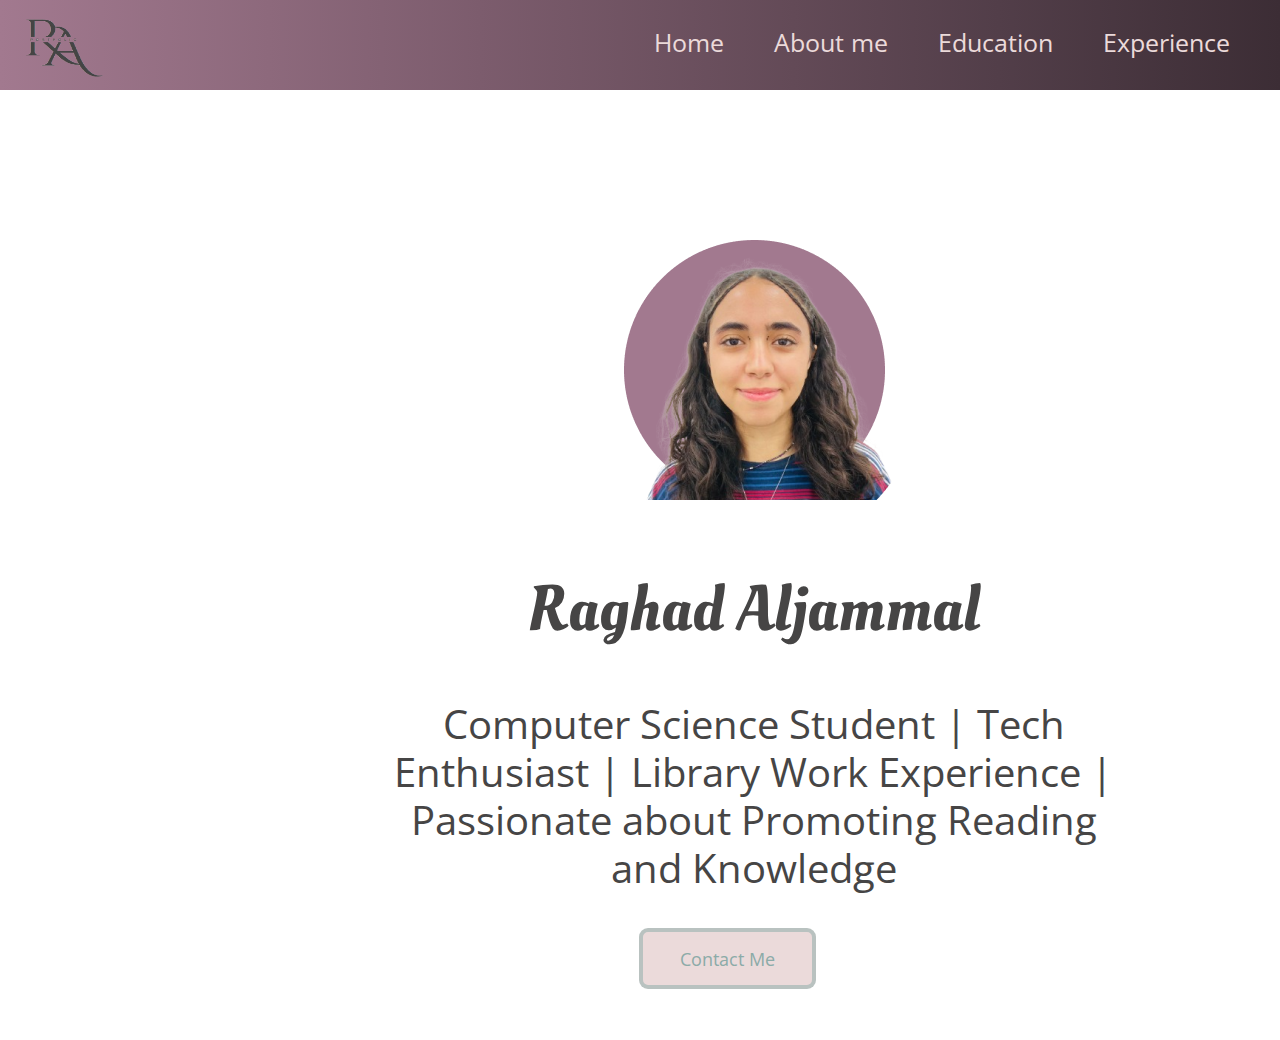
==== index.html @ ea78f917 "updated" ====
<!DOCTYPE html>
<html lang="en">

<head>
    <meta charset="UTF-8">
    <meta name="viewport" content="width=device-width, initial-scale=1.0">
    <title> raghad's portfolio </title>
    <link rel="stylesheet" href="stylesheets/home.css">

    <link rel="preconnect" href="https://fonts.googleapis.com">
    <link rel="preconnect" href="https://fonts.gstatic.com" crossorigin>
    <link href="https://fonts.googleapis.com/css2?family=Open+Sans:ital,wght@0,300..800;1,300..800&display=swap"
        rel="stylesheet">

    <link rel="preconnect" href="https://fonts.googleapis.com">
    <link rel="preconnect" href="https://fonts.gstatic.com" crossorigin>
    <link
        href="https://fonts.googleapis.com/css2?family=Oleo+Script:wght@400;700&family=Open+Sans:ital,wght@0,300..800;1,300..800&display=swap"
        rel="stylesheet">


</head>

<body>
    <nav class="navbar">
        <img src="assets/r.png" alt="signture">
        <ul>
            <li class="button">
                <a href="index.html">
                    Home
                </a>
            </li>
            <li class="button">
                <a href="AboutMe.html">
                    About me
                </a>
            </li>
            <li class="button">
                <a href="Education.html">
                    Education
                </a>

            </li>
            <li class="button">
                <a href="Experience.html">
                    Experience
                </a>
            </li>
        </ul>

    </nav>
    <section>
        <img src="assets/profile.png" alt="profile photo">
    </section>

    <h1>Raghad Aljammal</h1>

    <article>
        Computer Science Student | Tech Enthusiast | Library Work Experience | Passionate about Promoting Reading and
        Knowledge
    </article>

    <footer>
        <button>
            Contact Me
        </button>
    </footer>



</body>

</html>
---- stylesheets/home.css ----
html {
    scroll-behavior: smooth;
  }

body {
    height: 1024px;
    background-image: url(assets/bg.png);
    background-size: 100%;
    background-repeat: no-repeat;
    animation: move 200s infinite , trans 0.80s ease;
 

}
@keyframes trans{
    from {
opacity: 0;
transform: rotate(-10);
    }

    to{
        opacity: 1;
       transform:rotate(0);

    }
}

@keyframes move {
    50% {
        background-position: center;
    }
}

.navbar {
    z-index: 1;
    position: fixed;
    width: 100%;
    height: 90px;
    left: 0px;
    top: 0px;
    ;
    background: linear-gradient(90deg, #A2798F 0%, #8D697C 21%, #7C5C6D 37.5%, #634A57 62%, #523E49 78%, #3C2D35 100%);
}

.navbar>img {
    position: absolute;
    width: 100px;
    height: 80px;
    left: 10px;
    top: 10px;

}

ul {
    display: flex;
    list-style-type: none;
    column-gap: 50px;
    margin-right: 50px;
    justify-content: end;
    font-size: 25px;
}

.button {
    color: #EBDADA;
    font-family: 'Open sans';
}

.button>a:hover {
    box-sizing: border-box;
    background: #EBDADA;
    border: 4px solid rgba(140, 171, 168, 0.53);
    border-radius: 9px;
    color: rgba(140, 171, 168);
}

a {
    text-decoration: none;
    color: #EBDADA;
}

section>img {
    position: absolute;
    width: 291px;
    height: 260px;
    left: 608px;
    top: 240px;
}

h1 {
    position: absolute;
    width: 561px;
    height: 89px;
    left: 473px;
    top: 523px;
    font-family: 'Oleo Script';
    font-style: normal;
    font-weight: 400;
    font-size: 64px;
    line-height: 89px;
    text-align: center;
    color: #464545;
}

article {
    position: absolute;
    width: 765px;
    height: 144px;
    left: 371px;
    top: 700px;
    font-family: 'Open sans';
    font-weight: 400;
    font-size: 40px;
    line-height: 48px;
    text-align: center;
    color: #464545;

}

footer>button {
    box-sizing: border-box;
    display: flex;
    flex-direction: row;
    justify-content: center;
    align-items: center;

    position: relative;
    width: 177px;
    height: 61px;
    left: 631px;
    top: 920px;

    font-family: 'Open sans';
    font-size: large;
    background: #EBDADA;
    border: 4px solid rgba(140, 171, 168, 0.53);
    border-radius: 9px;
    color: rgba(140, 171, 168);

}
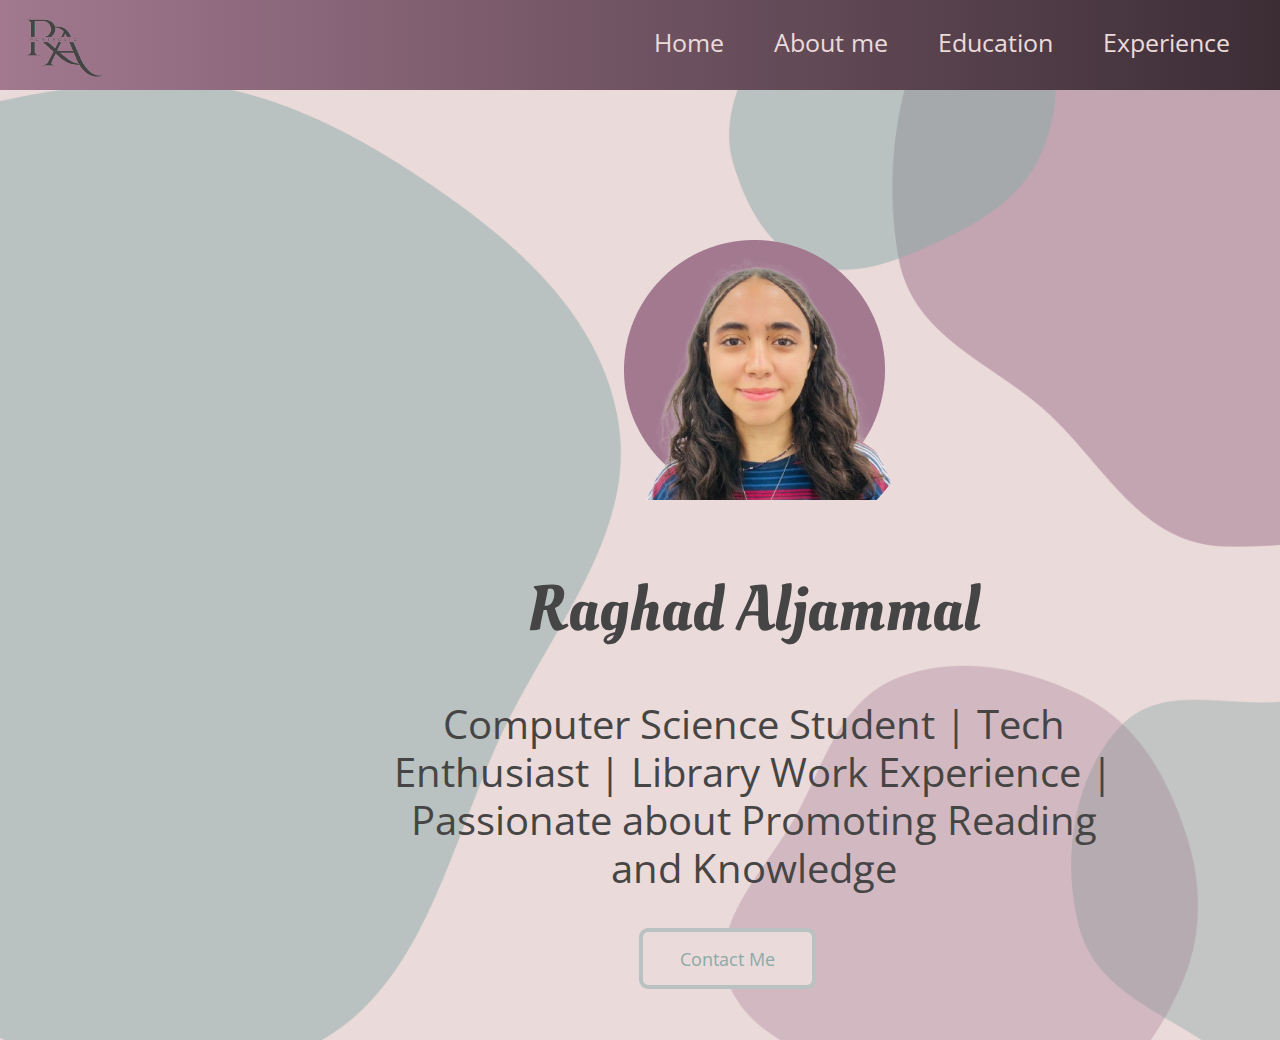
==== commit 4e2121a4: "updated" ====
--- a/index.html
+++ b/index.html
@@ -23,7 +23,7 @@
 
 <body>
     <nav class="navbar">
-        <img src="assets/r.png" alt="signture">
+        <img src="stylesheets/assets/r.png" alt="signture">
         <ul>
             <li class="button">
                 <a href="index.html">
@@ -50,7 +50,7 @@
 
     </nav>
     <section>
-        <img src="assets/profile.png" alt="profile photo">
+        <img src="stylesheets/assets/profile.png" alt="profile photo">
     </section>
 
     <h1>Raghad Aljammal</h1>
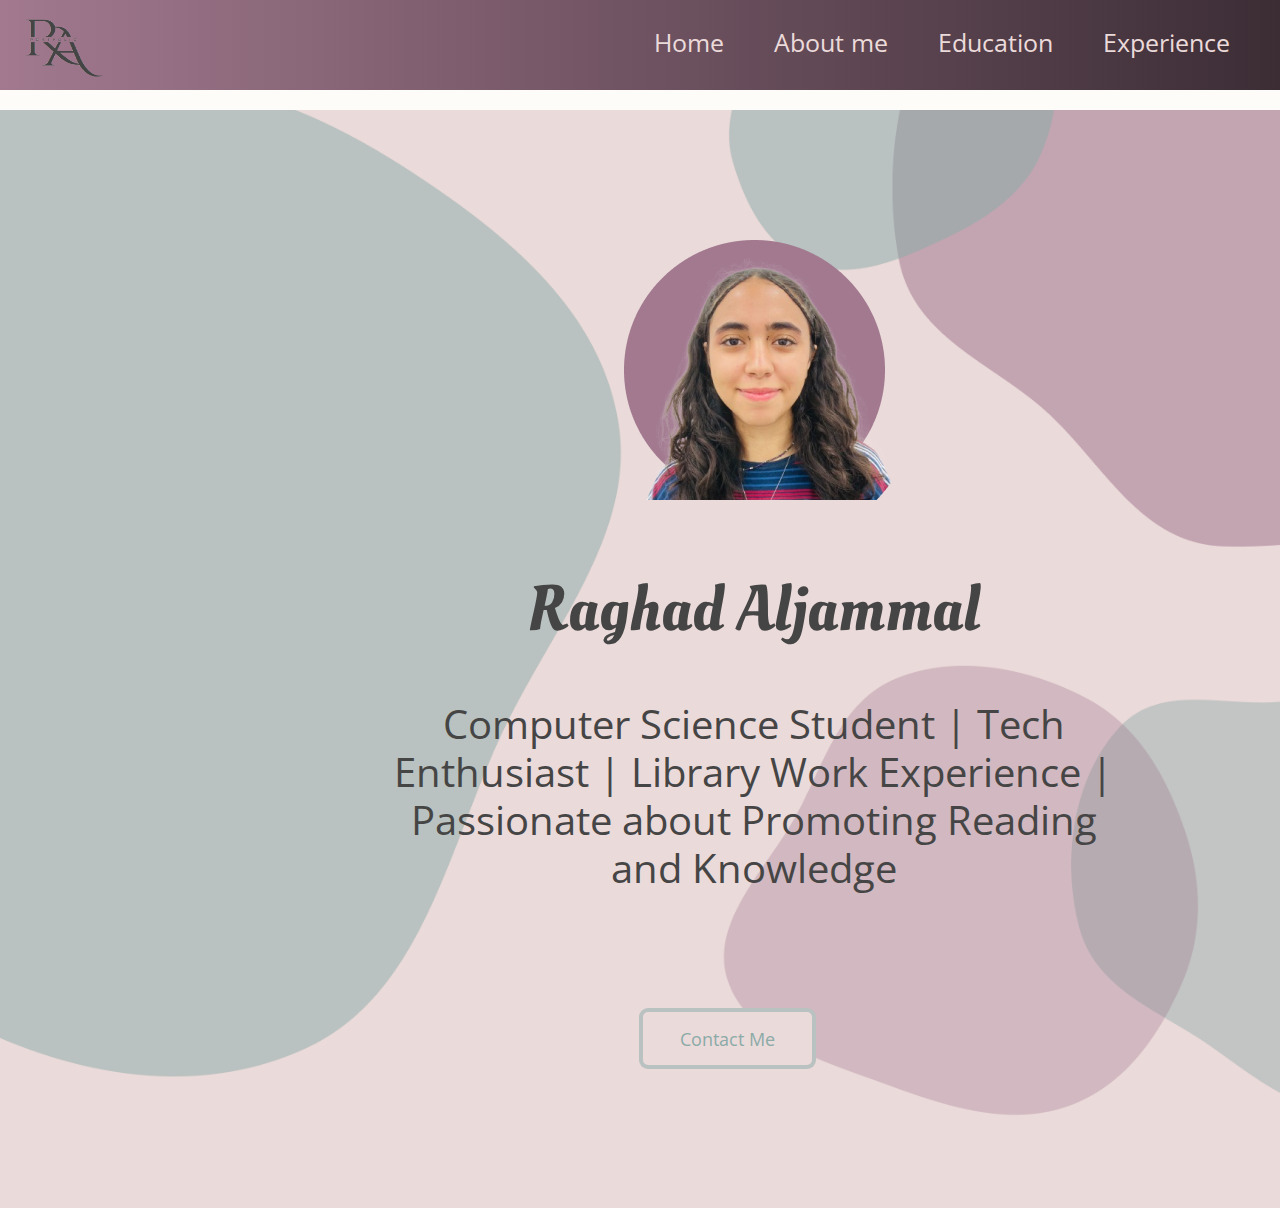
==== commit 96138299: "updated" ====
--- a/index.html
+++ b/index.html
@@ -1,73 +1,33 @@
 <!DOCTYPE html>
 <html lang="en">
-
 <head>
+    <link rel="icon" type="image/x-icon" href="stylesheets/assets/ra.png">
     <meta charset="UTF-8">
     <meta name="viewport" content="width=device-width, initial-scale=1.0">
-    <title> raghad's portfolio </title>
+    <title>Raghad's Portfolio</title>
     <link rel="stylesheet" href="stylesheets/home.css">
-
     <link rel="preconnect" href="https://fonts.googleapis.com">
     <link rel="preconnect" href="https://fonts.gstatic.com" crossorigin>
-    <link href="https://fonts.googleapis.com/css2?family=Open+Sans:ital,wght@0,300..800;1,300..800&display=swap"
-        rel="stylesheet">
-
-    <link rel="preconnect" href="https://fonts.googleapis.com">
-    <link rel="preconnect" href="https://fonts.gstatic.com" crossorigin>
-    <link
-        href="https://fonts.googleapis.com/css2?family=Oleo+Script:wght@400;700&family=Open+Sans:ital,wght@0,300..800;1,300..800&display=swap"
-        rel="stylesheet">
-
-
+    <link href="https://fonts.googleapis.com/css2?family=Open+Sans:ital,wght@0,300..800;1,300..800&display=swap" rel="stylesheet">
+    <link href="https://fonts.googleapis.com/css2?family=Oleo+Script:wght@400;700&display=swap" rel="stylesheet">
 </head>
-
 <body>
     <nav class="navbar">
-        <img src="stylesheets/assets/r.png" alt="signture">
+        <img src="stylesheets/assets/r.png" alt="signature">
         <ul>
-            <li class="button">
-                <a href="index.html">
-                    Home
-                </a>
-            </li>
-            <li class="button">
-                <a href="AboutMe.html">
-                    About me
-                </a>
-            </li>
-            <li class="button">
-                <a href="Education.html">
-                    Education
-                </a>
-
-            </li>
-            <li class="button">
-                <a href="Experience.html">
-                    Experience
-                </a>
-            </li>
+            <li class="button"><a href="index.html">Home</a></li>
+            <li class="button"><a href="AboutMe.html">About me</a></li>
+            <li class="button"><a href="Education.html">Education</a></li>
+            <li class="button"><a href="Experience.html">Experience</a></li>
         </ul>
-
     </nav>
     <section>
         <img src="stylesheets/assets/profile.png" alt="profile photo">
     </section>
-
     <h1>Raghad Aljammal</h1>
-
-    <article>
-        Computer Science Student | Tech Enthusiast | Library Work Experience | Passionate about Promoting Reading and
-        Knowledge
-    </article>
-
+    <article>Computer Science Student | Tech Enthusiast | Library Work Experience | Passionate about Promoting Reading and Knowledge</article>
     <footer>
-        <button>
-            Contact Me
-        </button>
+        <button>Contact Me</button>
     </footer>
-
-
-
 </body>
-
-</html>+</html>
--- a/stylesheets/home.css
+++ b/stylesheets/home.css
@@ -1,6 +1,3 @@
-html {
-    scroll-behavior: smooth;
-  }
 
 body {
     height: 1024px;
@@ -8,7 +5,8 @@
     background-size: 100%;
     background-repeat: no-repeat;
     animation: move 200s infinite , trans 0.80s ease;
- 
+    max-width: 100%;
+    overflow-x: hidden;
 
 }
 @keyframes trans{
@@ -37,8 +35,9 @@
     height: 90px;
     left: 0px;
     top: 0px;
-    ;
     background: linear-gradient(90deg, #A2798F 0%, #8D697C 21%, #7C5C6D 37.5%, #634A57 62%, #523E49 78%, #3C2D35 100%);
+    border-bottom: 20px solid #FEFCF9;
+
 }
 
 .navbar>img {
@@ -115,19 +114,22 @@
 
 }
 
+footer{
+    position: relative;
+  height: 200px;
+    left: 631px;
+    top: 1000px;
+
+}
+
 footer>button {
     box-sizing: border-box;
     display: flex;
     flex-direction: row;
     justify-content: center;
     align-items: center;
-
-    position: relative;
     width: 177px;
     height: 61px;
-    left: 631px;
-    top: 920px;
-
     font-family: 'Open sans';
     font-size: large;
     background: #EBDADA;
@@ -135,5 +137,4 @@
     border-radius: 9px;
     color: rgba(140, 171, 168);
 
-}
-
+}